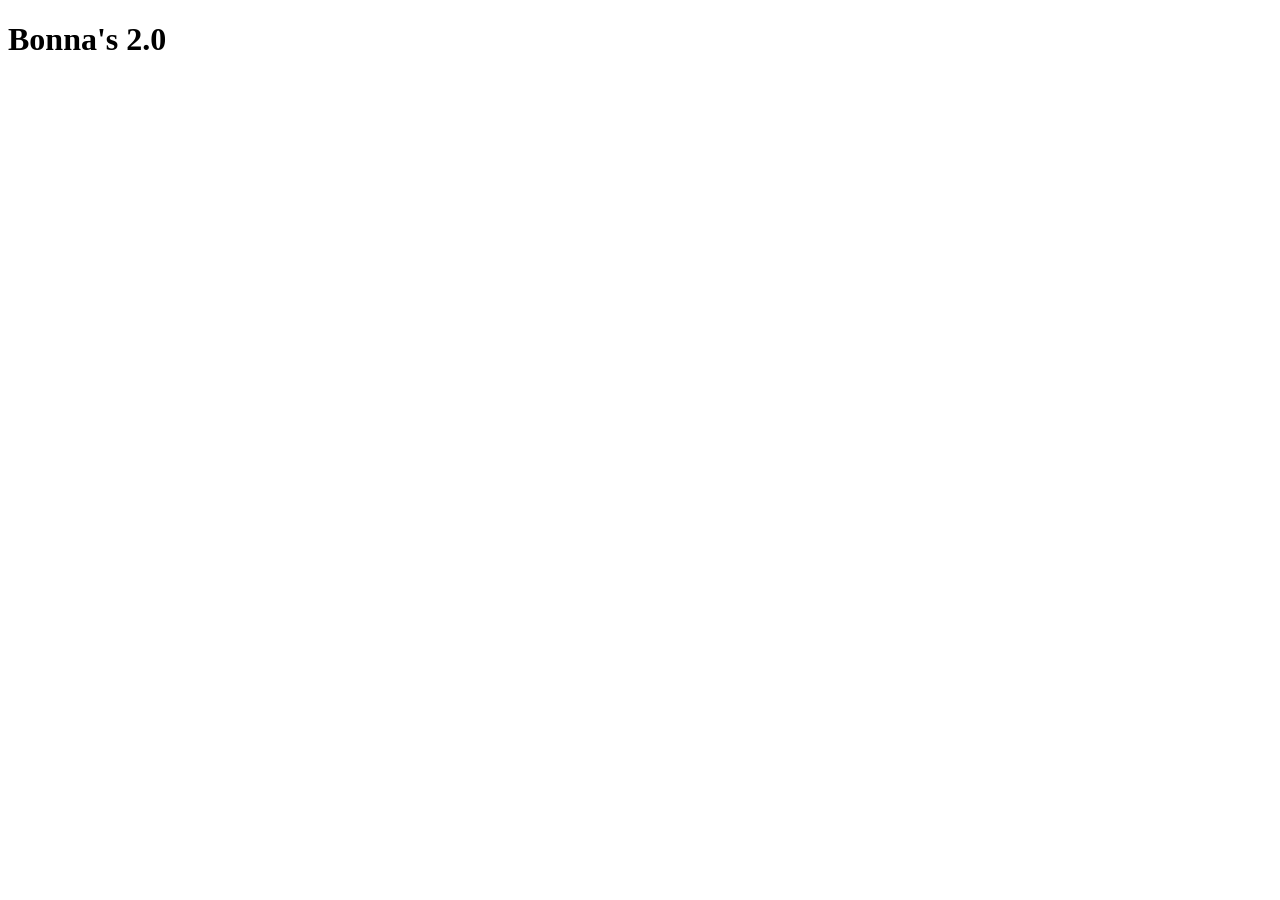
==== index.html @ 60e35684 "first commit" ====
<!DOCTYPE html>
<html lang="en">
<head>
  <meta charset="UTF-8">
  <meta name="viewport" content="width=device-width, initial-scale=1.0">
  <meta name="robots" content="noindex, nofollow">
  <title>Bonna's</title>
  <link rel="stylesheet" href="css/style.css">
</head>
<body>
  <h1>Bonna's 2.0</h1>
  <script src="js/main.js"></script>
</body>
</html>
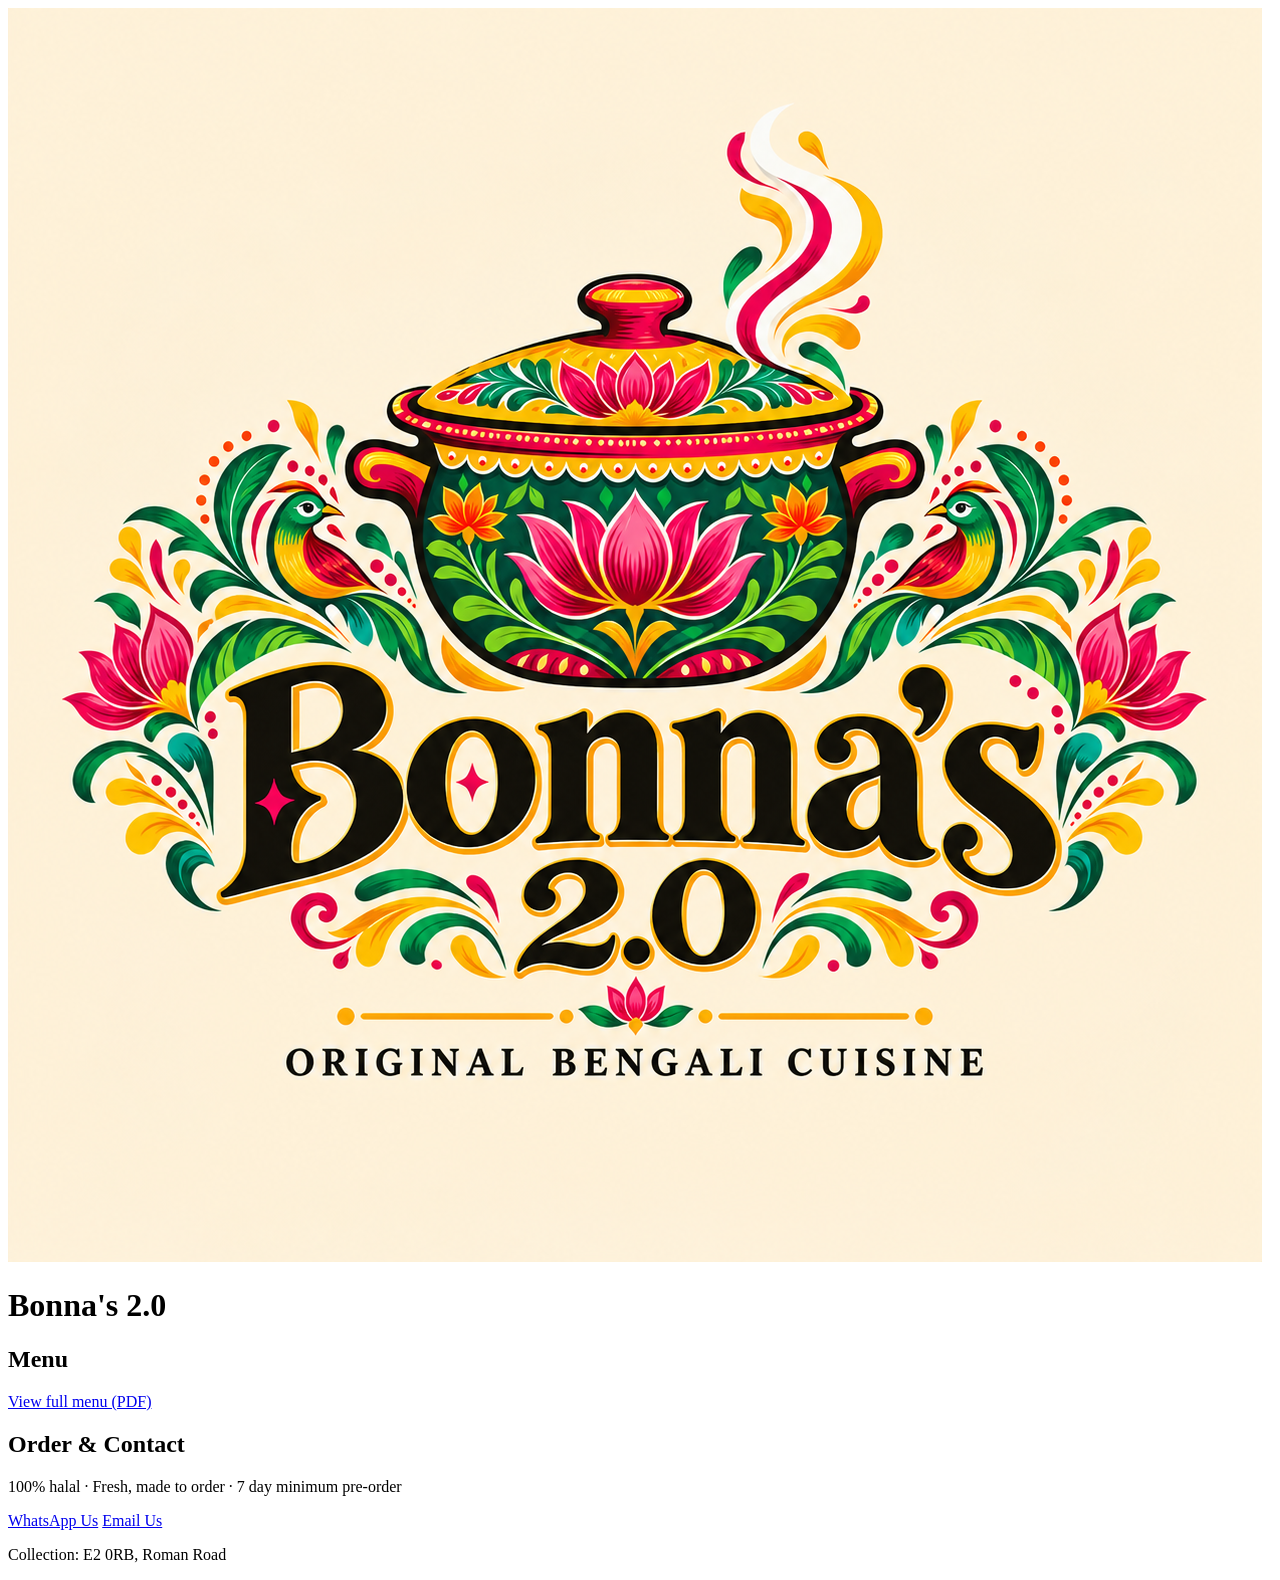
==== commit 7454f0b5: "index visuals added" ====
--- a/index.html
+++ b/index.html
@@ -4,11 +4,35 @@
   <meta charset="UTF-8">
   <meta name="viewport" content="width=device-width, initial-scale=1.0">
   <meta name="robots" content="noindex, nofollow">
-  <title>Bonna's</title>
+  <title>Bonna's 2.0</title>
   <link rel="stylesheet" href="css/style.css">
 </head>
 <body>
-  <h1>Bonna's 2.0</h1>
+
+  <header>
+    <img src="public/bonnas2_logo.png" alt="Bonna's logo" class="logo">
+    <h1>Bonna's 2.0</h1>
+  </header>
+
+  <main>
+    <section class="menu">
+      <h2>Menu</h2>
+      <a href="public/menu/menu.pdf" target="_blank" rel="noopener">View full menu (PDF)</a>
+    </section>
+
+    <section class="contact">
+      <h2>Order &amp; Contact</h2>
+      <p>100% halal · Fresh, made to order · 7 day minimum pre-order</p>
+      <a class="btn whatsapp" href="https://wa.me/447912795556" target="_blank" rel="noopener">WhatsApp Us</a>
+      <a class="btn email" href="mailto:orders@bonnas.co.uk">Email Us</a>
+    </section>
+  </main>
+
+  <footer>
+    <p>Collection: E2 0RB, Roman Road</p>
+  </footer>
+
   <script src="js/main.js"></script>
+  <script defer src="/_vercel/insights/script.js"></script>
 </body>
-</html>
+</html>
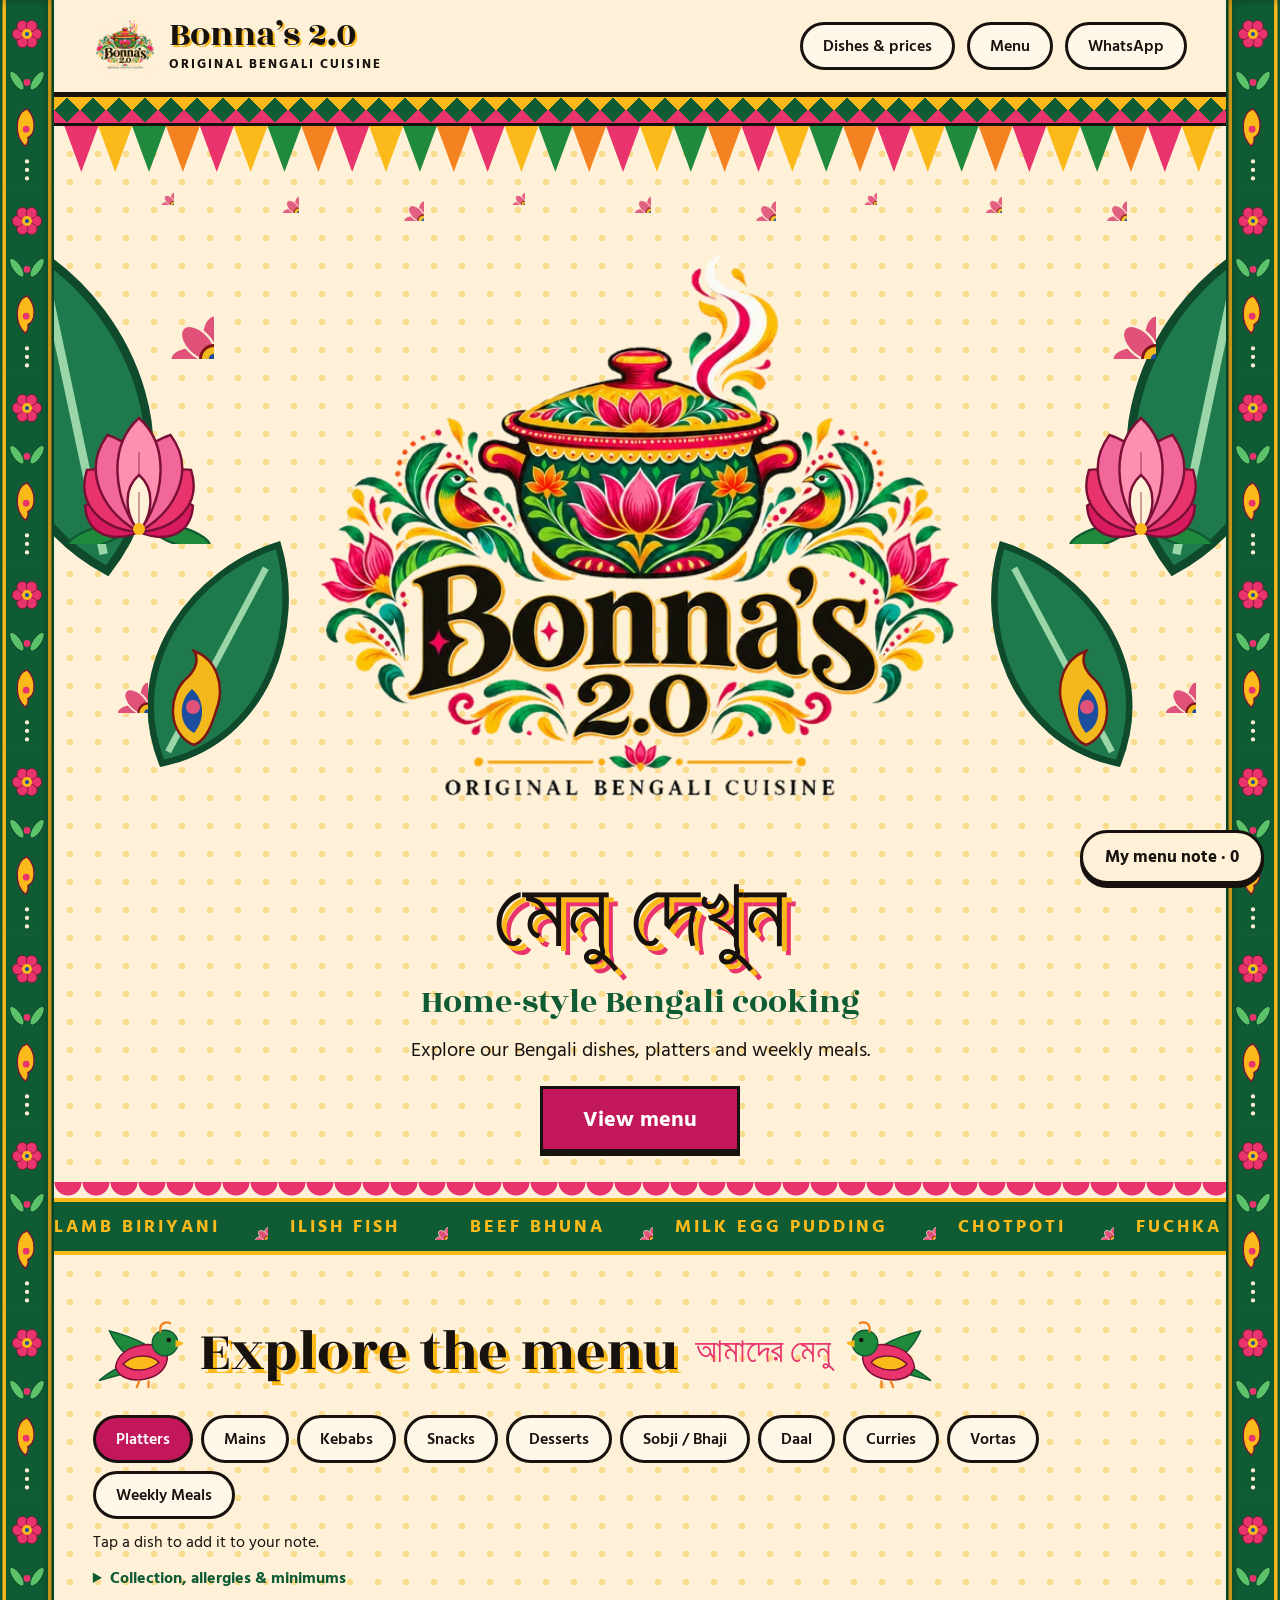
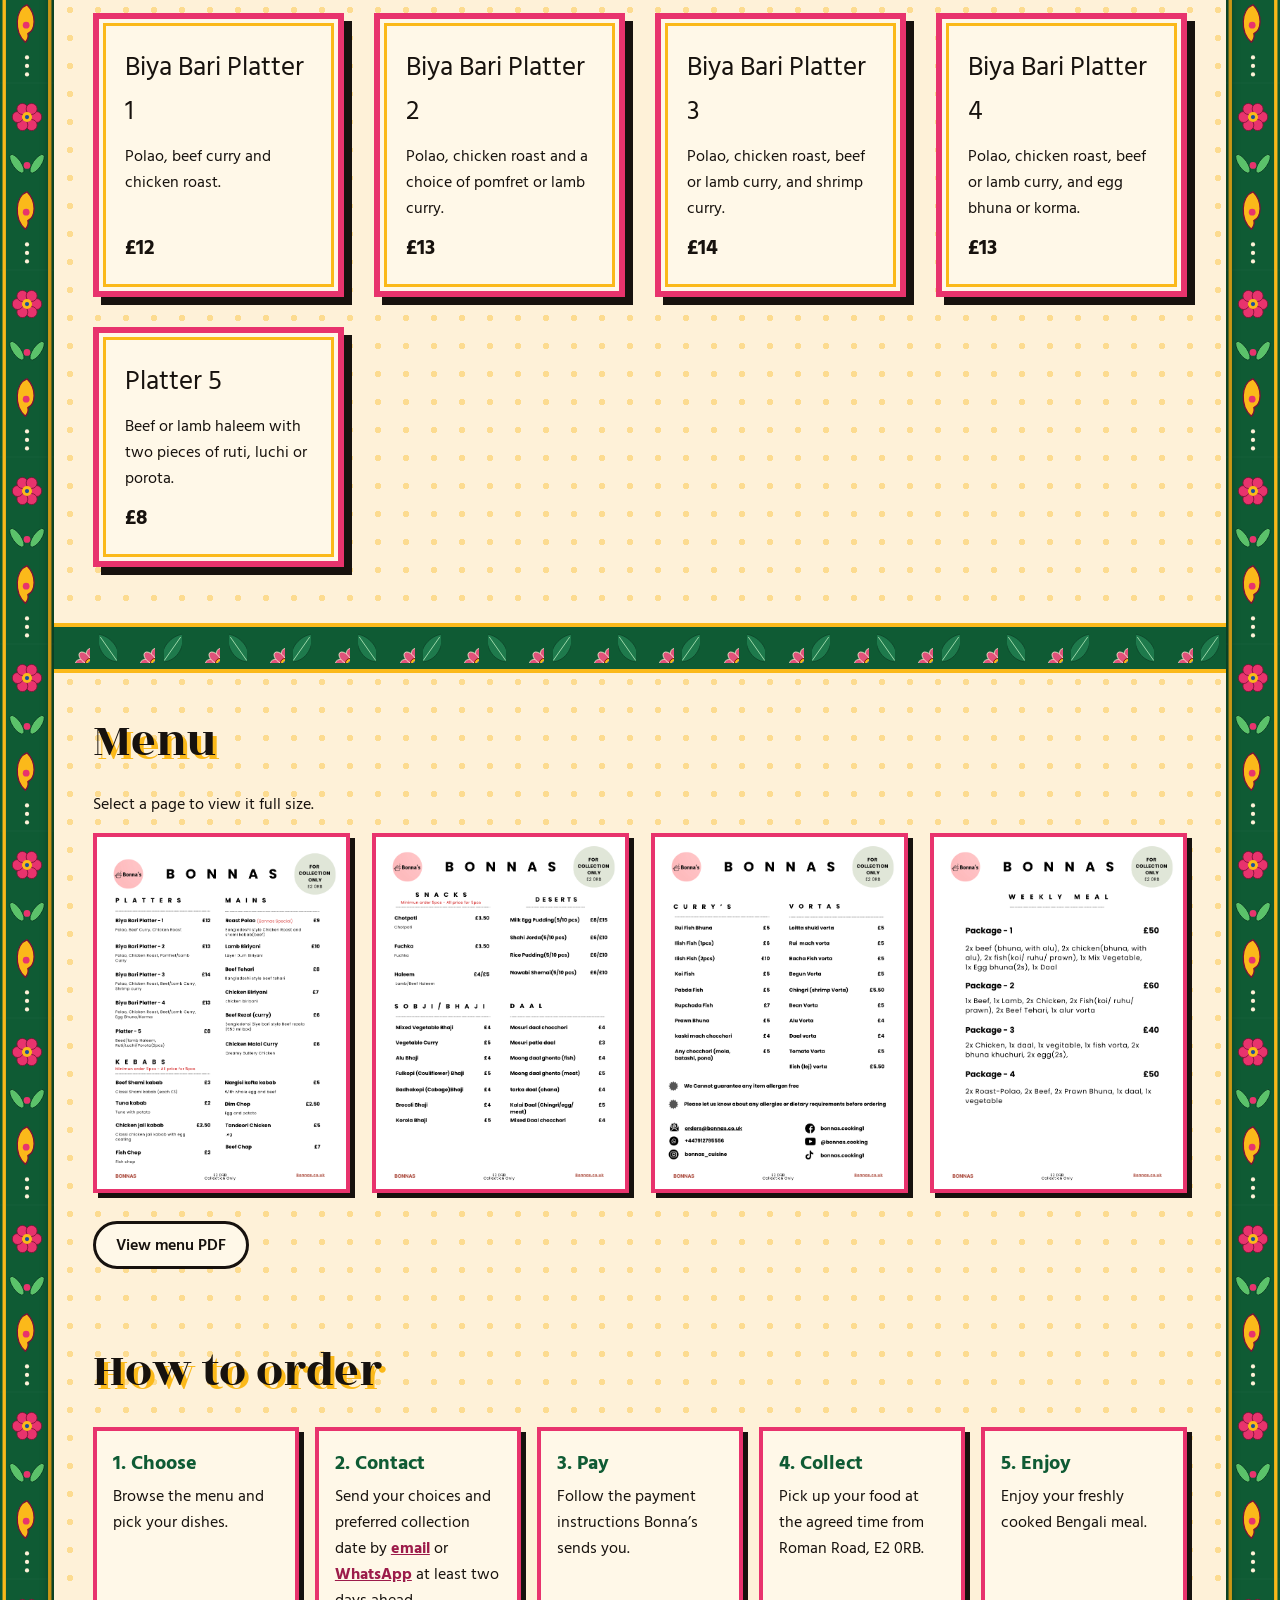
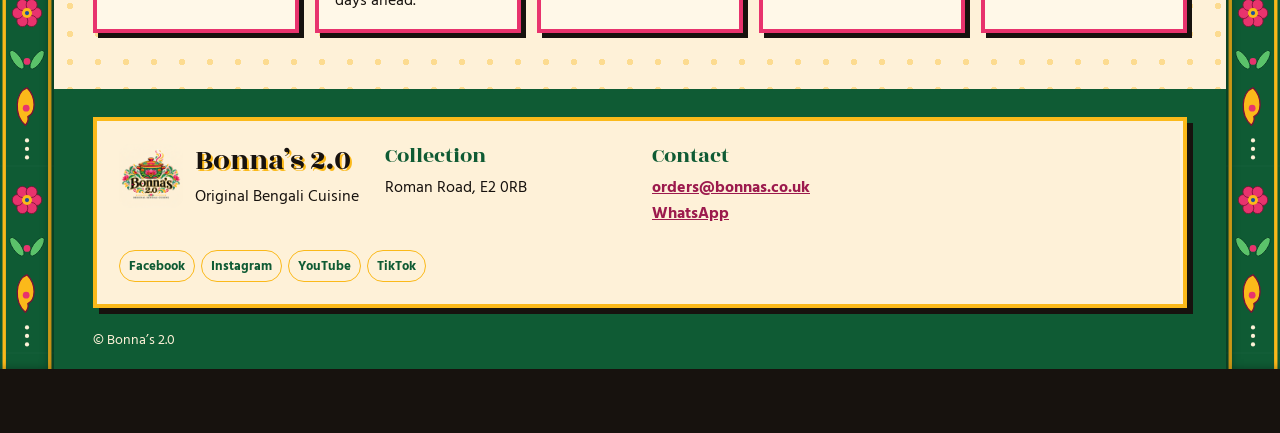
==== commit a424d2e7: "new look" ====
--- a/index.html
+++ b/index.html
@@ -1,38 +1,668 @@
-<!DOCTYPE html>
+<!doctype html>
 <html lang="en">
 <head>
-  <meta charset="UTF-8">
-  <meta name="viewport" content="width=device-width, initial-scale=1.0">
-  <meta name="robots" content="noindex, nofollow">
-  <title>Bonna's 2.0</title>
-  <link rel="stylesheet" href="css/style.css">
+<meta charset="utf-8">
+<meta name="viewport" content="width=device-width, initial-scale=1, viewport-fit=cover">
+<title>Bonna’s 2.0 – Original Bengali Cuisine</title>
+<link rel="icon" type="image/png" href="public/icons/bonnas-favicon.png">
+
+<link rel="stylesheet" href="https://fonts.googleapis.com/css2?family=Rozha+One&family=Hind+Siliguri:wght@400;600;700&display=swap">
+<style>
+body{margin:0;background:#17120E}
+.zig{height:26px;background-image:linear-gradient(135deg,#FBB91A 25%,transparent 25%),linear-gradient(225deg,#FBB91A 25%,transparent 25%),linear-gradient(45deg,#E8336D 25%,transparent 25%),linear-gradient(315deg,#E8336D 25%,transparent 25%);background-size:26px 26px;background-color:#0F5B34}
+.scal{height:16px;background:radial-gradient(circle at 14px 0,#E8336D 13px,transparent 14px) repeat-x;background-size:28px 16px}
+.dotbg{}
+.disp{font-family:'Rozha One',serif}
+.card{position:relative;background:#fff8e8;border:6px solid #E8336D;outline:3px solid #FBB91A;outline-offset:-13px;padding:26px;display:flex;flex-direction:column;gap:10px;color:#17120E;box-shadow:8px 8px 0 #17120E}
+.btn{font:700 17px 'Hind Siliguri',sans-serif;border:3px solid #17120E;background:#FBB91A;color:#17120E;padding:10px 22px;min-height:44px;cursor:pointer;box-shadow:0 4px 0 #17120E}
+.pill{font:600 16px 'Hind Siliguri',sans-serif;border:3px solid #17120E;background:#fff8e8;color:#17120E;padding:8px 20px;min-height:44px;border-radius:30px}
+.wrapx{--band-width:clamp(10px,4.25vw,64px);--band-tile:calc(var(--band-width) * 3.4375);--section-gutter:clamp(14px,3vw,48px);max-width:1680px;margin-inline:auto;padding-inline:var(--band-width)}
+.band{position:absolute;top:0;bottom:0;width:var(--band-width);z-index:2;pointer-events:none;background:url("data:image/svg+xml,<svg xmlns='http://www.w3.org/2000/svg' width='64' height='220' viewBox='0 0 64 220'><rect width='64' height='220' fill='%230F5B34'/><rect x='3' width='4' height='220' fill='%23FBB91A'/><rect x='57' width='4' height='220' fill='%23FBB91A'/><circle cx='43.0' cy='40.0' r='6.5' fill='%23E8336D' stroke='%237A0F35' stroke-width='1'/><circle cx='37.5' cy='49.5' r='6.5' fill='%23E8336D' stroke='%237A0F35' stroke-width='1'/><circle cx='26.5' cy='49.5' r='6.5' fill='%23E8336D' stroke='%237A0F35' stroke-width='1'/><circle cx='21.0' cy='40.0' r='6.5' fill='%23E8336D' stroke='%237A0F35' stroke-width='1'/><circle cx='26.5' cy='30.5' r='6.5' fill='%23E8336D' stroke='%237A0F35' stroke-width='1'/><circle cx='37.5' cy='30.5' r='6.5' fill='%23E8336D' stroke='%237A0F35' stroke-width='1'/><circle cx='32' cy='40' r='6' fill='%23FBB91A'/><circle cx='32' cy='40' r='2.5' fill='%231D4E9E'/><ellipse cx='20' cy='95' rx='5' ry='13' transform='rotate(-35 20 95)' fill='%235BC26A' stroke='%23063D22'/><ellipse cx='44' cy='95' rx='5' ry='13' transform='rotate(35 44 95)' fill='%235BC26A' stroke='%23063D22'/><circle cx='32' cy='97' r='4' fill='%23E8336D'/><path d='M32 128 C18 133 16 160 30 172 C32 170 34 166 33 162 C42 158 44 140 32 128Z' fill='%23FBB91A' stroke='%237A0F35' stroke-width='1.5'/><circle cx='31' cy='152' r='4' fill='%23E8336D'/><circle cx='32' cy='190' r='2.5' fill='%23FEF1D8'/><circle cx='32' cy='200' r='2.5' fill='%23FEF1D8'/><circle cx='32' cy='210' r='2.5' fill='%23FEF1D8'/></svg>") repeat-y 0 0/100% var(--band-tile);animation:drift 40s linear infinite}
+.band.l{left:0;box-shadow:inset -5px 0 8px rgba(0,0,0,.35)}.band.r{right:0;box-shadow:inset 5px 0 8px rgba(0,0,0,.35)}
+@keyframes drift{to{background-position:0 var(--band-tile)}}
+@keyframes slide{to{background-position:52px 0,52px 0,52px 0,52px 0}}
+.zig{animation:slide 4s linear infinite}
+@keyframes swing{from{transform:rotate(-7deg)}to{transform:rotate(7deg)}}
+.bunting{display:flex;justify-content:space-between;padding:0 10px;border-top:3px solid #17120E;height:56px;overflow:hidden}
+.bunting span{width:34px;height:46px;clip-path:polygon(0 0,100% 0,50% 100%);transform-origin:50% 0;animation:swing 2.6s ease-in-out infinite alternate}
+@keyframes scroll{to{transform:translateX(-50%)}}
+.marq{background:#0F5B34;border-top:4px solid #FBB91A;border-bottom:4px solid #FBB91A;overflow:hidden;white-space:nowrap}
+.marq>div{display:inline-block;animation:scroll 30s linear infinite;padding:10px 0;color:#FBB91A;font-weight:700;letter-spacing:3px;font-size:18px}
+.marq svg{vertical-align:middle;margin:0 22px}
+@keyframes sway{from{rotate:-3deg}to{rotate:3deg}}
+.hero2>svg:not(.petal){transform-origin:50% 100%;animation:sway 6s ease-in-out infinite alternate}
+.hero2>svg:nth-child(2n){animation-duration:7.5s;animation-delay:-2s}
+@keyframes float{0%,100%{translate:0 0}50%{translate:0 -10px}}
+.floaty{animation:float 6s ease-in-out infinite}
+@keyframes fall{from{transform:translateY(-60px) rotate(0)}to{transform:translateY(820px) rotate(360deg)}}
+.petal{position:absolute;top:0;pointer-events:none;opacity:.9;animation:fall linear infinite}
+@keyframes bob{0%,100%{translate:0 0;rotate:-3deg}50%{translate:0 -8px;rotate:3deg}}
+.bob{animation:bob 2.8s ease-in-out infinite}
+@keyframes rise{from{opacity:0;transform:translateY(26px) scale(.96)}to{opacity:1;transform:none}}
+#grid .card{animation:rise .55s ease-out backwards}
+#grid .card:nth-child(2){animation-delay:.07s}#grid .card:nth-child(3){animation-delay:.14s}#grid .card:nth-child(4){animation-delay:.21s}#grid .card:nth-child(5){animation-delay:.28s}#grid .card:nth-child(6){animation-delay:.35s}
+.card{transition:transform .2s,box-shadow .2s}.card:hover{transform:translate(-3px,-6px);box-shadow:12px 14px 0 #17120E}
+.btn,.pill{transition:transform .15s,filter .15s}.btn:hover,.pill:hover{filter:brightness(1.1);transform:translateY(-2px)}
+.js .rv{opacity:0;transform:translateY(34px)}
+.js .rv.in{opacity:1;transform:none;transition:opacity .7s ease,transform .7s ease}
+@media (prefers-reduced-motion:reduce){*{animation:none!important;transition:none!important}.js .rv{opacity:1;transform:none}}
+
+:root{box-sizing:border-box;padding-top:env(safe-area-inset-top,0px);padding-bottom:env(safe-area-inset-bottom,0px);color-scheme:light}
+html{scroll-padding-top:env(safe-area-inset-top,0px);scroll-behavior:smooth}
+*{box-sizing:border-box}
+.card h3{margin:0;font-size:27px;font-weight:400}.card p{margin:0;font-size:16px}
+.pill{cursor:pointer}
+.pill[aria-pressed="true"]{background:#C2185B;color:#fff}
+.card-price{font-size:21px;margin-top:auto}
+.menu-note{margin:0}
+#menu{padding:56px var(--section-gutter)}
+#grid{display:grid;gap:30px;grid-template-columns:repeat(auto-fit,minmax(min(250px,100%),1fr))}
+.menu-photos{padding:34px var(--section-gutter)}
+.menu-photos h2{font-size:48px;font-weight:400;margin:0;text-shadow:4px 4px 0 #FBB91A}
+.menu-photo-grid{display:grid;grid-template-columns:repeat(auto-fit,minmax(min(160px,100%),1fr));gap:22px;margin-bottom:28px}
+.menu-photo-grid img{width:100%;height:auto;display:block;border:4px solid #E8336D;box-shadow:5px 5px 0 #17120E}
+.menu-pdf{display:inline-flex;align-items:center;color:inherit;text-decoration:none}
+.order-steps{padding:34px var(--section-gutter) 56px}
+.order-steps h2{font-size:48px;font-weight:400;margin:0;text-shadow:4px 4px 0 #FBB91A}
+.order-steps ol{display:grid;grid-template-columns:repeat(auto-fit,minmax(min(175px,100%),1fr));gap:16px;list-style:none;padding:0;margin:22px 0 0}
+.order-steps li{background:#fff8e8;border:4px solid #E8336D;padding:16px;box-shadow:5px 5px 0 #17120E}
+.order-steps strong{display:block;font-size:20px;color:#0F5B34;margin-bottom:4px}
+.order-steps a{color:#9C1C4A;font-weight:700}
+
+.brand-logo{flex:none;border-radius:12px;object-fit:contain}
+.site-footer{background:#0F5B34;color:#FEF1D8;padding:28px var(--section-gutter) 18px}
+.footer-details{display:grid;grid-template-columns:repeat(auto-fit,minmax(min(220px,100%),1fr));align-items:start;gap:24px;background:#FEF1D8;color:#17120E;padding:22px;border:4px solid #FBB91A;box-shadow:6px 6px 0 #17120E}
+.footer-brand{display:flex;align-items:center;gap:12px}
+.site-footer h2,.site-footer h3{font-weight:400;line-height:1.2;margin:0 0 4px}
+.site-footer h2{font-size:30px;text-shadow:2px 2px 0 #FBB91A}
+.site-footer h3{font-size:22px;color:#0F5B34}
+.site-footer p{margin:0}
+.site-footer a{color:#9C1A4D;font-weight:700;overflow-wrap:anywhere}
+.site-footer .footer-copyright{margin-top:20px;font-size:14px}
+
+.footer-socials{display:flex;flex-wrap:wrap;gap:6px;grid-column:1 / -1}
+.site-footer .footer-socials a{display:inline-flex;align-items:center;min-height:32px;padding:3px 9px;border:1px solid #FBB91A;border-radius:20px;color:#0F5B34;font-size:13px;text-decoration:none}
+.site-footer .footer-socials a:hover,.site-footer .footer-socials a:focus-visible{background:#FBB91A;color:#17120E}
+
+.site-header{display:flex;align-items:center;justify-content:space-between;flex-wrap:wrap;gap:16px;padding:14px var(--section-gutter);background:#FEF1D8;border-bottom:5px solid #17120E}
+.header-brand,.header-links{display:flex;align-items:center;gap:12px}
+.header-links{flex-wrap:wrap}
+.header-links .pill{display:inline-flex;align-items:center;text-decoration:none}
+.header-title{font-size:clamp(27px,4vw,36px);line-height:1;text-shadow:2px 2px 0 #FBB91A}
+.hero2{padding:20px var(--section-gutter) 30px}
+.hero-title{font-size:clamp(36px,8vw,96px);margin-top:clamp(-30px,-2.5vw,-8px)}
+.hero-subtitle{font-size:clamp(22px,4vw,34px)}
+.menu-heading{display:flex;align-items:center;gap:clamp(8px,2vw,16px);flex-wrap:wrap}
+.menu-heading h2{font-size:clamp(30px,5vw,58px)}
+.menu-heading span{font-size:clamp(23px,3vw,34px)}
+.menu-heading svg{width:clamp(38px,8vw,90px);height:auto}
+.menu-photos h2,.order-steps h2{font-size:clamp(32px,5vw,48px)}
+
+@media (max-width:500px){
+  .site-header{gap:10px;padding-block:10px}
+  .header-brand .brand-logo{width:46px;height:46px}
+  .header-links{width:100%;gap:5px}
+  .header-links .pill{justify-content:center;padding:6px 8px;font-size:13px;border-width:2px;white-space:nowrap}
+  #grid{gap:14px}
+  #grid .card{padding:13px;gap:5px;border-width:4px;outline-width:2px;outline-offset:-8px;box-shadow:4px 4px 0 #17120E}
+  #grid .card h3{font-size:19px;line-height:1.25}
+  #grid .card p{font-size:14px;line-height:1.35}
+  #grid .card-price{font-size:17px}
+  .footer-details{padding:14px;gap:16px}
+}
+
+.card-note-action{position:absolute;inset:0;width:100%;border:0;background:transparent;cursor:pointer}
+.card-note-action:focus-visible{outline:3px solid #0F5B34;outline-offset:3px}
+.menu-note-widget{position:fixed;right:max(16px,env(safe-area-inset-right));bottom:max(16px,env(safe-area-inset-bottom));z-index:10;width:min(380px,calc(100% - 32px));font-family:'Hind Siliguri',sans-serif;color:#17120E;pointer-events:none}
+.menu-note-widget button,.note-panel{pointer-events:auto}
+.note-toggle{display:block;margin-left:auto;background:#FEF1D8;color:#17120E;border-radius:999px}
+.note-panel{position:absolute;bottom:calc(100% + 10px);right:0;width:100%;max-height:65vh;max-height:65dvh;overflow:auto;overscroll-behavior:contain;padding:14px;background:#FEF1D8;border:4px solid #E8336D;border-radius:22px;box-shadow:5px 5px 0 #17120E}
+.note-header,.note-items li,.note-quantity{display:flex;align-items:center;justify-content:space-between;gap:8px}
+.note-header-actions{display:flex;gap:6px}
+.note-header-actions .pill{padding-inline:10px}
+.note-header h2{margin:0;font-size:26px;font-weight:400}
+.note-panel p{margin:8px 0}
+.note-items{list-style:none;margin:8px 0;padding:0}
+.note-items li{border-top:1px solid #D7AE76;padding:8px 0}
+.note-items small{display:block}
+.note-quantity{flex:none}
+.note-quantity button{width:44px;padding:0;font-size:20px}
+.note-panel button:disabled{opacity:.55;cursor:default}
+#note-options:not([hidden]){display:grid;gap:8px;margin:12px 0;padding:12px;background:#fff8e8;border:2px solid #FBB91A;border-radius:14px}
+#note-option-label{color:#0F5B34;font-weight:700}
+#note-options .pill{justify-self:start;background:#FBB91A}
+#note-option,#note-copy-fallback{font:inherit;width:100%}
+#note-option{min-height:44px;padding:6px 10px;background:#FEF1D8;color:#17120E;border:2px solid #0F5B34;border-radius:10px}
+#note-copy{border-radius:999px}
+#note-total{font-weight:700}
+.note-status:empty{display:none}
+body{padding-bottom:64px}
+
+#menu{display:flex;flex-direction:column;gap:22px}
+.menu-controls{display:grid;gap:10px}
+#tabs{display:flex;flex-wrap:wrap;gap:8px}
+.menu-category-picker{display:none}
+.menu-information{color:#0F5B34}
+.menu-information summary{cursor:pointer;font-weight:700}
+.menu-information ul{margin:6px 0 0;padding-left:20px;color:#17120E}
+
+@media (max-width:500px){
+  #menu{gap:14px;padding-block:34px}
+  #tabs{display:none}
+  .menu-category-picker{display:block;border:2px solid #0F5B34;border-radius:14px;background:#fff8e8;box-shadow:3px 3px 0 #FBB91A}
+  .menu-category-picker summary{display:flex;align-items:center;justify-content:space-between;gap:8px;min-height:44px;padding:8px 12px;color:#0F5B34;cursor:pointer;list-style:none}
+  .menu-category-picker summary::-webkit-details-marker{display:none}
+  .menu-category-picker summary::after{content:"";width:8px;height:8px;margin-right:4px;border:solid currentColor;border-width:0 2px 2px 0;transform:rotate(45deg)}
+  .menu-category-picker[open] summary::after{transform:rotate(225deg)}
+  #menu-category-current{display:inline-block;margin-left:6px;color:#17120E}
+  .menu-category-options{display:grid;grid-template-columns:repeat(2,minmax(0,1fr));gap:6px;padding:8px;border-top:1px solid #D7AE76}
+  .menu-category-options .pill{padding:6px 8px;border-width:2px;border-radius:10px;font-size:14px}
+  .menu-information,.menu-controls .menu-note{font-size:14px}
+  .note-panel{padding:12px}
+  .note-header{gap:6px}
+  .note-header h2{font-size:clamp(17px,5vw,22px);white-space:nowrap;line-height:1.2}
+  .note-header-actions{flex:none;gap:4px}
+  .note-header-actions .pill{padding:6px 8px;font-size:13px;border-width:2px}
+}
+</style>
 </head>
 <body>
 
-  <header>
-    <img src="public/bonnas2_logo.png" alt="Bonna's logo" class="logo">
-    <h1>Bonna's 2.0</h1>
-  </header>
-
-  <main>
-    <section class="menu">
-      <h2>Menu</h2>
-      <a href="public/menu/menu.pdf" target="_blank" rel="noopener">View full menu (PDF)</a>
-    </section>
-
-    <section class="contact">
-      <h2>Order &amp; Contact</h2>
-      <p>100% halal · Fresh, made to order · 7 day minimum pre-order</p>
-      <a class="btn whatsapp" href="https://wa.me/447912795556" target="_blank" rel="noopener">WhatsApp Us</a>
-      <a class="btn email" href="mailto:orders@bonnas.co.uk">Email Us</a>
-    </section>
-  </main>
-
-  <footer>
-    <p>Collection: E2 0RB, Roman Road</p>
-  </footer>
-
-  <script src="js/main.js"></script>
-  <script defer src="/_vercel/insights/script.js"></script>
+
+<svg width="0" height="0" style="position:absolute" aria-hidden="true"><defs>
+<g id="fe"><ellipse cx="0" cy="-70" rx="13" ry="42" fill="#1E7A4C"/><ellipse cx="0" cy="-78" rx="9" ry="26" fill="#2A5FB0"/><ellipse cx="0" cy="-82" rx="4.5" ry="11" fill="#F2B81C"/></g>
+<g id="f2"><ellipse cx="0" cy="-92" rx="10" ry="34" fill="#F2B81C" stroke="#7E1415" stroke-width="1.5"/><circle cx="0" cy="-104" r="6" fill="#E0527A"/><circle cx="0" cy="-104" r="2.5" fill="#1D4E9E"/></g>
+<symbol id="pk" viewBox="0 0 200 230"><use href="#f2" transform="translate(100,135) rotate(-90)"/><use href="#f2" transform="translate(100,135) rotate(-75)"/><use href="#f2" transform="translate(100,135) rotate(-60)"/><use href="#f2" transform="translate(100,135) rotate(-45)"/><use href="#f2" transform="translate(100,135) rotate(-30)"/><use href="#f2" transform="translate(100,135) rotate(-15)"/><use href="#f2" transform="translate(100,135) rotate(0)"/><use href="#f2" transform="translate(100,135) rotate(15)"/><use href="#f2" transform="translate(100,135) rotate(30)"/><use href="#f2" transform="translate(100,135) rotate(45)"/><use href="#f2" transform="translate(100,135) rotate(60)"/><use href="#f2" transform="translate(100,135) rotate(75)"/><use href="#f2" transform="translate(100,135) rotate(90)"/><use href="#fe" transform="translate(100,135) rotate(-84)"/><use href="#fe" transform="translate(100,135) rotate(-63)"/><use href="#fe" transform="translate(100,135) rotate(-42)"/><use href="#fe" transform="translate(100,135) rotate(-21)"/><use href="#fe" transform="translate(100,135) rotate(0)"/><use href="#fe" transform="translate(100,135) rotate(21)"/><use href="#fe" transform="translate(100,135) rotate(42)"/><use href="#fe" transform="translate(100,135) rotate(63)"/><use href="#fe" transform="translate(100,135) rotate(84)"/><path d="M86 175 C76 130 90 100 100 72 C110 100 124 130 114 175Z" fill="#1D4E9E"/><ellipse cx="100" cy="172" rx="26" ry="20" fill="#2A5FB0"/><path d="M82 165 C100 150 120 160 126 182 C108 188 90 184 82 165Z" fill="#F2B81C" stroke="#7E1415" stroke-width="2"/><circle cx="100" cy="68" r="9" fill="#1D4E9E"/><path d="M108 66 L121 70 L108 73Z" fill="#F2B81C"/><circle cx="102" cy="66" r="2" fill="#FBF0D6"/><path d="M96 60 L90 42 M100 59 L100 38 M104 60 L110 42" stroke="#F2B81C" stroke-width="2"/><circle cx="90" cy="41" r="3.5" fill="#E0527A"/><circle cx="100" cy="37" r="3.5" fill="#E0527A"/><circle cx="110" cy="41" r="3.5" fill="#E0527A"/><path d="M94 190 L90 222 M106 190 L110 222" stroke="#F2B81C" stroke-width="4"/></symbol>
+<symbol id="fl" viewBox="-30 -30 60 60"><ellipse cx="0" cy="-15" rx="8" ry="14" transform="rotate(0)" fill="#E0527A" stroke="#FBF0D6" stroke-width="1.5"/><ellipse cx="0" cy="-15" rx="8" ry="14" transform="rotate(45)" fill="#E0527A" stroke="#FBF0D6" stroke-width="1.5"/><ellipse cx="0" cy="-15" rx="8" ry="14" transform="rotate(90)" fill="#E0527A" stroke="#FBF0D6" stroke-width="1.5"/><ellipse cx="0" cy="-15" rx="8" ry="14" transform="rotate(135)" fill="#E0527A" stroke="#FBF0D6" stroke-width="1.5"/><ellipse cx="0" cy="-15" rx="8" ry="14" transform="rotate(180)" fill="#E0527A" stroke="#FBF0D6" stroke-width="1.5"/><ellipse cx="0" cy="-15" rx="8" ry="14" transform="rotate(225)" fill="#E0527A" stroke="#FBF0D6" stroke-width="1.5"/><ellipse cx="0" cy="-15" rx="8" ry="14" transform="rotate(270)" fill="#E0527A" stroke="#FBF0D6" stroke-width="1.5"/><ellipse cx="0" cy="-15" rx="8" ry="14" transform="rotate(315)" fill="#E0527A" stroke="#FBF0D6" stroke-width="1.5"/><circle r="9" fill="#F2B81C" stroke="#7E1415" stroke-width="2"/><circle r="3.5" fill="#1D4E9E"/></symbol>
+<symbol id="pa" viewBox="0 0 60 100"><path d="M30 96 C4 86 2 46 24 28 C34 18 34 8 30 2 C52 10 62 36 52 62 C46 82 40 92 30 96Z" fill="#F2B81C" stroke="#7E1415" stroke-width="2.5"/><path d="M30 84 C14 76 14 52 28 40 C40 50 42 70 30 84Z" fill="#1D4E9E"/><circle cx="29" cy="58" r="7" fill="#E0527A"/></symbol>
+<symbol id="lf" viewBox="0 0 40 80"><path d="M20 78 C-6 56 2 20 20 2 C38 20 46 56 20 78Z" fill="#1E7A4C" stroke="#0F4A2D" stroke-width="2"/><path d="M20 74 L20 10" stroke="#9AD6A8" stroke-width="2"/></symbol>
+<symbol id="lo" viewBox="0 0 100 90"><ellipse cx="22" cy="85" rx="20" ry="6" transform="rotate(-18 22 85)" fill="#1F8A3C" stroke="#0F5B34" stroke-width="1.5"/><ellipse cx="78" cy="85" rx="20" ry="6" transform="rotate(18 78 85)" fill="#1F8A3C" stroke="#0F5B34" stroke-width="1.5"/><g transform="translate(50 82) rotate(-64)"><path d="M0 0 C14 -12.0 17.5 -30.0 0 -40 C-17.5 -30.0 -14 -12.0 0 0Z" fill="#D81B60" stroke="#7A0F35" stroke-width="1.6"/><path d="M0 -4 L0 -28.0" stroke="#7A0F35" stroke-width="1" opacity=".5"/></g><g transform="translate(50 82) rotate(64)"><path d="M0 0 C14 -12.0 17.5 -30.0 0 -40 C-17.5 -30.0 -14 -12.0 0 0Z" fill="#D81B60" stroke="#7A0F35" stroke-width="1.6"/><path d="M0 -4 L0 -28.0" stroke="#7A0F35" stroke-width="1" opacity=".5"/></g><g transform="translate(50 82) rotate(-40)"><path d="M0 0 C17 -16.2 21.2 -40.5 0 -54 C-21.2 -40.5 -17 -16.2 0 0Z" fill="#E8336D" stroke="#7A0F35" stroke-width="1.6"/><path d="M0 -4 L0 -37.8" stroke="#7A0F35" stroke-width="1" opacity=".5"/></g><g transform="translate(50 82) rotate(40)"><path d="M0 0 C17 -16.2 21.2 -40.5 0 -54 C-21.2 -40.5 -17 -16.2 0 0Z" fill="#E8336D" stroke="#7A0F35" stroke-width="1.6"/><path d="M0 -4 L0 -37.8" stroke="#7A0F35" stroke-width="1" opacity=".5"/></g><g transform="translate(50 82) rotate(-18)"><path d="M0 0 C19 -20.4 23.8 -51.0 0 -68 C-23.8 -51.0 -19 -20.4 0 0Z" fill="#F2679A" stroke="#7A0F35" stroke-width="1.6"/><path d="M0 -4 L0 -47.6" stroke="#7A0F35" stroke-width="1" opacity=".5"/></g><g transform="translate(50 82) rotate(18)"><path d="M0 0 C19 -20.4 23.8 -51.0 0 -68 C-23.8 -51.0 -19 -20.4 0 0Z" fill="#F2679A" stroke="#7A0F35" stroke-width="1.6"/><path d="M0 -4 L0 -47.6" stroke="#7A0F35" stroke-width="1" opacity=".5"/></g><g transform="translate(50 82) rotate(0)"><path d="M0 0 C17 -22.8 21.2 -57.0 0 -76 C-21.2 -57.0 -17 -22.8 0 0Z" fill="#FF8FB1" stroke="#7A0F35" stroke-width="1.6"/><path d="M0 -4 L0 -53.2" stroke="#7A0F35" stroke-width="1" opacity=".5"/></g><g transform="translate(50 82) rotate(0)"><path d="M0 0 C9 -11.4 11.2 -28.5 0 -38 C-11.2 -28.5 -9 -11.4 0 0Z" fill="#FEF1D8" stroke="#7A0F35" stroke-width="1.6"/><path d="M0 -4 L0 -26.6" stroke="#7A0F35" stroke-width="1" opacity=".5"/></g><circle cx="50" cy="80" r="4" fill="#FBB91A"/></symbol>
+<symbol id="fi" viewBox="0 0 160 90"><path d="M10 45 C40 2 110 2 130 45 C110 88 40 88 10 45Z" fill="#9CC6E8" stroke="#1D4E9E" stroke-width="4"/><path d="M128 45 L158 14 L158 76Z" fill="#F2B81C" stroke="#1D4E9E" stroke-width="3"/><circle cx="36" cy="40" r="6" fill="#2A0F0C"/><path d="M60 22 Q74 45 60 68 M82 22 Q96 45 82 68 M104 28 Q116 45 104 62" stroke="#1D4E9E" stroke-width="3" fill="none"/></symbol>
+<symbol id="bo" viewBox="0 0 140 100"><path d="M14 52 L126 52 C122 88 98 96 70 96 C42 96 18 88 14 52Z" fill="#B3201F" stroke="#F2B81C" stroke-width="4"/><path d="M26 52 C26 14 114 14 114 52Z" fill="#F2B81C" stroke="#7E1415" stroke-width="3"/><circle cx="70" cy="18" r="6" fill="#E0527A"/><path d="M40 70 L100 70" stroke="#F2B81C" stroke-width="3" stroke-dasharray="6 6"/></symbol>
+<symbol id="ro" viewBox="0 0 160 200"><path d="M40 120 C0 90 10 30 50 20 C30 50 40 80 62 100Z" fill="#2A0F0C"/><path d="M44 118 C14 92 22 48 52 36 C40 60 46 84 64 102Z" fill="#E0527A"/><path d="M48 116 C26 94 32 66 54 54 C48 72 52 88 66 104Z" fill="#1D4E9E"/><ellipse cx="88" cy="118" rx="42" ry="34" fill="#B3201F" stroke="#F2B81C" stroke-width="3"/><path d="M70 100 C100 90 130 110 120 138 C96 146 74 134 70 100Z" fill="#1D4E9E"/><path d="M62 112 C82 100 100 112 98 136 C80 140 64 132 62 112Z" fill="#F2B81C" stroke="#7E1415" stroke-width="2"/><path d="M110 96 C108 66 114 52 124 44 C134 52 136 74 126 100Z" fill="#B3201F" stroke="#F2B81C" stroke-width="3"/><circle cx="126" cy="44" r="14" fill="#F08A2A"/><path d="M118 34 C118 22 126 24 128 30 C130 20 138 24 134 34Z" fill="#E0527A"/><path d="M138 44 L152 48 L138 54Z" fill="#F2B81C"/><circle cx="128" cy="42" r="2.5" fill="#2A0F0C"/><path d="M84 150 L80 190 M100 150 L104 190" stroke="#F08A2A" stroke-width="5"/></symbol>
+<symbol id="ti" viewBox="0 0 200 120"><path d="M20 60 C0 50 4 22 26 18" stroke="#F08A2A" stroke-width="9" fill="none" stroke-linecap="round"/><ellipse cx="90" cy="58" rx="66" ry="32" fill="#F08A2A" stroke="#2A0F0C" stroke-width="3"/><path d="M50 30 L56 50 M68 27 L72 52 M86 26 L88 54 M104 27 L104 54 M120 30 L118 52" stroke="#2A0F0C" stroke-width="5" stroke-linecap="round"/><path d="M42 84 L42 112 M62 86 L62 112 M122 86 L122 112 M140 82 L142 112" stroke="#F08A2A" stroke-width="13" stroke-linecap="round"/><circle cx="156" cy="42" r="27" fill="#F08A2A" stroke="#2A0F0C" stroke-width="3"/><circle cx="140" cy="20" r="8" fill="#F08A2A" stroke="#2A0F0C" stroke-width="3"/><circle cx="170" cy="18" r="8" fill="#F08A2A" stroke="#2A0F0C" stroke-width="3"/><ellipse cx="164" cy="52" rx="14" ry="10" fill="#FBF0D6"/><circle cx="148" cy="38" r="3.5" fill="#2A0F0C"/><circle cx="166" cy="36" r="3.5" fill="#2A0F0C"/><path d="M160 48 l8 0 l-4 6Z" fill="#E0527A"/><path d="M142 28 l8 6 M170 26 l-6 8" stroke="#2A0F0C" stroke-width="3"/></symbol>
+<symbol id="mo" viewBox="0 0 120 140"><rect x="8" y="50" width="16" height="84" fill="#FBF0D6" stroke="#7E1415" stroke-width="2"/><path d="M6 50 Q16 24 26 50Z" fill="#F2B81C"/><rect x="96" y="50" width="16" height="84" fill="#FBF0D6" stroke="#7E1415" stroke-width="2"/><path d="M94 50 Q104 24 114 50Z" fill="#F2B81C"/><rect x="28" y="84" width="64" height="50" fill="#B3201F" stroke="#F2B81C" stroke-width="3"/><path d="M26 84 C26 34 94 34 94 84Z" fill="#F2B81C" stroke="#7E1415" stroke-width="3"/><path d="M60 38 L60 22" stroke="#F2B81C" stroke-width="3"/><circle cx="60" cy="16" r="6" fill="#FBF0D6"/><path d="M46 134 L46 106 C46 90 74 90 74 106 L74 134Z" fill="#1E7A4C" stroke="#F2B81C" stroke-width="2"/><path d="M16 66 l0 8 M104 66 l0 8" stroke="#1D4E9E" stroke-width="4"/></symbol>
+<symbol id="el" viewBox="0 0 160 130"><ellipse cx="90" cy="62" rx="54" ry="40" fill="#8FA7C4" stroke="#2A0F0C" stroke-width="3"/><path d="M60 120 L60 94 M112 120 L112 94 M138 120 L138 88" stroke="#8FA7C4" stroke-width="18" stroke-linecap="round"/><circle cx="36" cy="52" r="28" fill="#8FA7C4" stroke="#2A0F0C" stroke-width="3"/><path d="M20 70 C8 90 10 110 22 112" stroke="#8FA7C4" stroke-width="12" fill="none" stroke-linecap="round"/><ellipse cx="52" cy="54" rx="12" ry="20" fill="#E0527A" stroke="#2A0F0C" stroke-width="2"/><circle cx="28" cy="46" r="3" fill="#2A0F0C"/><path d="M24 66 C14 70 12 78 16 82" stroke="#FBF0D6" stroke-width="4" fill="none"/><path d="M70 30 L120 30 L126 64 L64 64Z" fill="#B3201F" stroke="#F2B81C" stroke-width="3"/><circle cx="95" cy="47" r="8" fill="#F2B81C"/></symbol>
+<symbol id="sc" viewBox="0 0 300 200"><rect width="300" height="200" fill="#7FB6E8"/><circle cx="150" cy="46" r="20" fill="#F2B81C"/><ellipse cx="60" cy="118" rx="110" ry="30" fill="#1E7A4C"/><ellipse cx="250" cy="122" rx="90" ry="24" fill="#2E9560"/><rect y="120" width="300" height="80" fill="#2F6FB8"/><path d="M52 118 C50 90 58 70 62 50" stroke="#7E4A1C" stroke-width="5" fill="none"/><ellipse cx="62" cy="48" rx="22" ry="7" fill="#1E7A4C" transform="rotate(-20 62 48)"/><ellipse cx="62" cy="48" rx="22" ry="7" fill="#0F4A2D" transform="rotate(25 62 48)"/><path d="M95 118 C93 94 100 78 104 62" stroke="#7E4A1C" stroke-width="5" fill="none"/><ellipse cx="104" cy="60" rx="20" ry="6" fill="#1E7A4C" transform="rotate(-25 104 60)"/><rect x="190" y="98" width="14" height="14" fill="#B3201F"/><path d="M186 98 L197 88 L208 98Z" fill="#7E1415"/><path d="M90 150 L210 150 C200 172 110 172 90 150Z" fill="#2A0F0C"/><path d="M110 150 C110 120 190 120 190 150Z" fill="#C98A2B"/><path d="M125 148 L125 128 M140 148 L140 124 M155 148 L155 124 M170 148 L170 128" stroke="#7E4A1C" stroke-width="3"/><path d="M40 176 q15 -8 30 0 t30 0 M200 182 q15 -8 30 0 t30 0" stroke="#9CC6E8" stroke-width="3" fill="none"/></symbol>
+<symbol id="bd" viewBox="0 0 120 100"><path d="M8 88 C30 70 44 66 60 64 C44 56 30 40 22 22 C54 30 84 44 96 64Z" fill="#1F8A3C" stroke="#0F5B34" stroke-width="2"/><path d="M30 70 C34 44 70 34 92 44 C106 52 100 80 70 86 C50 90 34 84 30 70Z" fill="#E8336D" stroke="#7A0F35" stroke-width="2"/><path d="M40 66 C54 52 78 52 88 64 C74 76 52 78 40 66Z" fill="#FBB91A" stroke="#7A0F35" stroke-width="2"/><circle cx="96" cy="38" r="17" fill="#1F8A3C" stroke="#0F5B34" stroke-width="2"/><path d="M110 34 L124 38 L110 44Z" fill="#FBB91A"/><circle cx="101" cy="34" r="3" fill="#17120E"/><path d="M90 24 C88 12 96 8 104 12" stroke="#F58220" stroke-width="3" fill="none"/><path d="M62 88 L58 98 M74 88 L74 98" stroke="#F58220" stroke-width="3"/></symbol></defs></svg>
+<div class="wrapx" style="position:relative;background:#FEF1D8 radial-gradient(rgba(251,185,26,.38) 3px,transparent 3.5px) 0 0/28px 28px;font-family:'Hind Siliguri',sans-serif;color:#17120E"><div class="band l" aria-hidden="true"></div><div class="band r" aria-hidden="true"></div>
+<header class="site-header">
+<div class="header-brand"><img class="brand-logo" src="public/icons/bonnas-logo.png" width="64" height="64" alt=""><div><div class="disp header-title">Bonna’s 2.0</div><div style="font-size:13px;letter-spacing:2px;font-weight:700">ORIGINAL BENGALI CUISINE</div></div></div>
+<nav class="header-links" aria-label="Main navigation"><a class="pill" href="#menu">Dishes &amp; prices</a><a class="pill" href="#menu-photos">Menu</a><a class="pill" href="https://wa.me/447912795556?text=Hi%20Bonna%E2%80%99s%21%20I%E2%80%99d%20like%20to%20enquire%20about%20placing%20an%20order.%20Could%20you%20please%20confirm%20availability%20for%20my%20preferred%20collection%20date%3F">WhatsApp</a></nav>
+</header>
+<div class="zig"></div><div class="bunting" aria-hidden="true"><span style="background:#E8336D;animation-delay:-0.00s"></span><span style="background:#FBB91A;animation-delay:-0.37s"></span><span style="background:#1F8A3C;animation-delay:-0.74s"></span><span style="background:#F58220;animation-delay:-1.11s"></span><span style="background:#E8336D;animation-delay:-1.48s"></span><span style="background:#FBB91A;animation-delay:-1.85s"></span><span style="background:#1F8A3C;animation-delay:-2.22s"></span><span style="background:#F58220;animation-delay:-2.59s"></span><span style="background:#E8336D;animation-delay:-0.36s"></span><span style="background:#FBB91A;animation-delay:-0.73s"></span><span style="background:#1F8A3C;animation-delay:-1.10s"></span><span style="background:#F58220;animation-delay:-1.47s"></span><span style="background:#E8336D;animation-delay:-1.84s"></span><span style="background:#FBB91A;animation-delay:-2.21s"></span><span style="background:#1F8A3C;animation-delay:-2.58s"></span><span style="background:#F58220;animation-delay:-0.35s"></span><span style="background:#E8336D;animation-delay:-0.72s"></span><span style="background:#FBB91A;animation-delay:-1.09s"></span><span style="background:#1F8A3C;animation-delay:-1.46s"></span><span style="background:#F58220;animation-delay:-1.83s"></span><span style="background:#E8336D;animation-delay:-2.20s"></span><span style="background:#FBB91A;animation-delay:-2.57s"></span><span style="background:#1F8A3C;animation-delay:-0.34s"></span><span style="background:#F58220;animation-delay:-0.71s"></span><span style="background:#E8336D;animation-delay:-1.08s"></span><span style="background:#FBB91A;animation-delay:-1.45s"></span><span style="background:#1F8A3C;animation-delay:-1.82s"></span><span style="background:#F58220;animation-delay:-2.19s"></span><span style="background:#E8336D;animation-delay:-2.56s"></span><span style="background:#FBB91A;animation-delay:-0.33s"></span><span style="background:#1F8A3C;animation-delay:-0.70s"></span><span style="background:#F58220;animation-delay:-1.07s"></span><span style="background:#E8336D;animation-delay:-1.44s"></span><span style="background:#FBB91A;animation-delay:-1.81s"></span></div>
+<div class="hero2" style="position:relative;overflow:hidden;text-align:center"><svg class="petal" width="26" height="26" viewBox="-30 -30 60 60" aria-hidden="true" style="left:8%;animation-duration:9.0s;animation-delay:-0.0s"><use href="#fl" width="60" height="60"/></svg><svg class="petal" width="34" height="34" viewBox="-30 -30 60 60" aria-hidden="true" style="left:18%;animation-duration:10.7s;animation-delay:-1.3s"><use href="#fl" width="60" height="60"/></svg><svg class="petal" width="42" height="42" viewBox="-30 -30 60 60" aria-hidden="true" style="left:28%;animation-duration:12.4s;animation-delay:-2.6s"><use href="#fl" width="60" height="60"/></svg><svg class="petal" width="26" height="26" viewBox="-30 -30 60 60" aria-hidden="true" style="left:38%;animation-duration:14.1s;animation-delay:-3.9s"><use href="#fl" width="60" height="60"/></svg><svg class="petal" width="34" height="34" viewBox="-30 -30 60 60" aria-hidden="true" style="left:48%;animation-duration:9.8s;animation-delay:-5.2s"><use href="#fl" width="60" height="60"/></svg><svg class="petal" width="42" height="42" viewBox="-30 -30 60 60" aria-hidden="true" style="left:58%;animation-duration:11.5s;animation-delay:-6.5s"><use href="#fl" width="60" height="60"/></svg><svg class="petal" width="26" height="26" viewBox="-30 -30 60 60" aria-hidden="true" style="left:68%;animation-duration:13.2s;animation-delay:-7.8s"><use href="#fl" width="60" height="60"/></svg><svg class="petal" width="34" height="34" viewBox="-30 -30 60 60" aria-hidden="true" style="left:78%;animation-duration:14.9s;animation-delay:-9.1s"><use href="#fl" width="60" height="60"/></svg><svg class="petal" width="42" height="42" viewBox="-30 -30 60 60" aria-hidden="true" style="left:88%;animation-duration:10.6s;animation-delay:-10.4s"><use href="#fl" width="60" height="60"/></svg>
+<svg width="170" height="340" viewBox="0 0 40 80" aria-hidden="true" style="position:absolute;left:-30px;top:60px;transform:rotate(-12deg)"><use href="#lf" width="40" height="80"/></svg><svg width="130" height="260" viewBox="0 0 40 80" aria-hidden="true" style="position:absolute;left:40px;top:330px;transform:rotate(28deg)"><use href="#lf" width="40" height="80"/></svg><svg width="150" height="135" viewBox="0 0 100 90" aria-hidden="true" style="position:absolute;left:10px;top:230px"><use href="#lo" width="100" height="90"/></svg><svg width="90" height="90" viewBox="-30 -30 60 60" aria-hidden="true" style="position:absolute;left:70px;top:90px"><use href="#fl" width="60" height="60"/></svg><svg width="64" height="64" viewBox="-30 -30 60 60" aria-hidden="true" style="position:absolute;left:30px;top:470px"><use href="#fl" width="60" height="60"/></svg><svg width="60" height="100" viewBox="0 0 60 100" aria-hidden="true" style="position:absolute;left:110px;top:470px"><use href="#pa" width="60" height="100"/></svg><svg width="170" height="340" viewBox="0 0 40 80" aria-hidden="true" style="position:absolute;right:-30px;top:60px;transform:rotate(12deg)"><use href="#lf" width="40" height="80" transform="translate(40 0) scale(-1 1)"/></svg><svg width="130" height="260" viewBox="0 0 40 80" aria-hidden="true" style="position:absolute;right:40px;top:330px;transform:rotate(-28deg)"><use href="#lf" width="40" height="80" transform="translate(40 0) scale(-1 1)"/></svg><svg width="150" height="135" viewBox="0 0 100 90" aria-hidden="true" style="position:absolute;right:10px;top:230px"><use href="#lo" width="100" height="90" transform="translate(100 0) scale(-1 1)"/></svg><svg width="90" height="90" viewBox="-30 -30 60 60" aria-hidden="true" style="position:absolute;right:70px;top:90px"><use href="#fl" width="60" height="60"/></svg><svg width="64" height="64" viewBox="-30 -30 60 60" aria-hidden="true" style="position:absolute;right:30px;top:470px"><use href="#fl" width="60" height="60"/></svg><svg width="60" height="100" viewBox="0 0 60 100" aria-hidden="true" style="position:absolute;right:110px;top:470px"><use href="#pa" width="60" height="100" transform="translate(60 0) scale(-1 1)"/></svg>
+<img class="floaty" src="[data-uri]" alt="Bonna’s 2.0 Original Bengali Cuisine logo" style="position:relative;width:min(700px,90%);display:block;margin:0 auto">
+<div class="disp hero-title" style="position:relative;line-height:1.05;text-shadow:5px 5px 0 #FBB91A,9px 9px 0 #E8336D">মেনু দেখুন</div>
+<div class="disp hero-subtitle" style="position:relative;color:#0F5B34;margin:8px 0">Home-style Bengali cooking</div>
+<p style="position:relative;margin:0 auto 20px;font-size:20px;max-width:520px">Explore our Bengali dishes, platters and weekly meals.</p>
+<div style="position:relative;display:flex;justify-content:center"><a class="btn" href="#menu" style="font-size:22px;padding:12px 40px;background:#C2185B;color:#fff;text-decoration:none">View menu</a></div>
+</div>
+<div class="scal"></div><div class="marq" aria-hidden="true"><div><span>LAMB BIRIYANI</span><svg width="26" height="26" viewBox="-30 -30 60 60" aria-hidden="true"><use href="#fl" width="60" height="60"/></svg><span>ILISH FISH</span><svg width="26" height="26" viewBox="-30 -30 60 60" aria-hidden="true"><use href="#fl" width="60" height="60"/></svg><span>BEEF BHUNA</span><svg width="26" height="26" viewBox="-30 -30 60 60" aria-hidden="true"><use href="#fl" width="60" height="60"/></svg><span>MILK EGG PUDDING</span><svg width="26" height="26" viewBox="-30 -30 60 60" aria-hidden="true"><use href="#fl" width="60" height="60"/></svg><span>CHOTPOTI</span><svg width="26" height="26" viewBox="-30 -30 60 60" aria-hidden="true"><use href="#fl" width="60" height="60"/></svg><span>FUCHKA</span><svg width="26" height="26" viewBox="-30 -30 60 60" aria-hidden="true"><use href="#fl" width="60" height="60"/></svg><span>NAWABI SHEMAI</span><svg width="26" height="26" viewBox="-30 -30 60 60" aria-hidden="true"><use href="#fl" width="60" height="60"/></svg><span>BHUNA KHICHURI</span><svg width="26" height="26" viewBox="-30 -30 60 60" aria-hidden="true"><use href="#fl" width="60" height="60"/></svg><span>LAMB BIRIYANI</span><svg width="26" height="26" viewBox="-30 -30 60 60" aria-hidden="true"><use href="#fl" width="60" height="60"/></svg><span>ILISH FISH</span><svg width="26" height="26" viewBox="-30 -30 60 60" aria-hidden="true"><use href="#fl" width="60" height="60"/></svg><span>BEEF BHUNA</span><svg width="26" height="26" viewBox="-30 -30 60 60" aria-hidden="true"><use href="#fl" width="60" height="60"/></svg><span>MILK EGG PUDDING</span><svg width="26" height="26" viewBox="-30 -30 60 60" aria-hidden="true"><use href="#fl" width="60" height="60"/></svg><span>CHOTPOTI</span><svg width="26" height="26" viewBox="-30 -30 60 60" aria-hidden="true"><use href="#fl" width="60" height="60"/></svg><span>FUCHKA</span><svg width="26" height="26" viewBox="-30 -30 60 60" aria-hidden="true"><use href="#fl" width="60" height="60"/></svg><span>NAWABI SHEMAI</span><svg width="26" height="26" viewBox="-30 -30 60 60" aria-hidden="true"><use href="#fl" width="60" height="60"/></svg><span>BHUNA KHICHURI</span><svg width="26" height="26" viewBox="-30 -30 60 60" aria-hidden="true"><use href="#fl" width="60" height="60"/></svg></div></div>
+<div class="dotbg rv" id="menu">
+<div class="menu-heading"><svg class="bob" width="90" height="76" viewBox="0 0 120 100" aria-hidden="true" style="flex:none"><use href="#bd" width="120" height="100"/></svg><h2 class="disp" style="margin:0;font-weight:400;text-shadow:4px 4px 0 #FBB91A">Explore the menu</h2><span class="disp" style="color:#E8336D">আমাদের মেনু</span><svg class="bob" width="90" height="76" viewBox="0 0 120 100" aria-hidden="true" style="flex:none"><use href="#bd" width="120" height="100" transform="translate(120 0) scale(-1 1)"/></svg></div>
+<div class="menu-controls">
+  <div id="tabs" role="group" aria-label="Menu category"></div>
+  <details class="menu-category-picker" id="menu-category">
+    <summary><span>Category <strong id="menu-category-current"></strong></span></summary>
+    <div class="menu-category-options" id="menu-category-options" role="group" aria-label="Menu category"></div>
+  </details>
+  <p class="menu-note">Tap a dish to add it to your note.</p>
+  <details class="menu-information">
+    <summary>Collection, allergies &amp; minimums</summary>
+    <ul>
+      <li>Collection only from Roman Road, E2 0RB.</li>
+      <li>Tell Bonna’s about allergies or dietary requirements. Allergen-free dishes cannot be guaranteed.</li>
+      <li>Kebabs and snacks have a five-piece minimum. Confirm pricing with Bonna’s.</li>
+    </ul>
+  </details>
+</div>
+<div id="grid"></div>
+</div>
+<div style="background:#0F5B34;border-top:4px solid #FBB91A;border-bottom:4px solid #FBB91A;height:50px;display:flex;justify-content:space-between;align-items:center;overflow:hidden;padding:0 6px"><svg width="30" height="30" viewBox="-30 -30 60 60" aria-hidden="true" style="flex:none"><use href="#fl" width="60" height="60"/></svg><svg width="18" height="36" viewBox="0 0 40 80" aria-hidden="true" style="flex:none"><use href="#lf" width="40" height="80" transform="rotate(-35 20 40)"/></svg><svg width="30" height="30" viewBox="-30 -30 60 60" aria-hidden="true" style="flex:none"><use href="#fl" width="60" height="60"/></svg><svg width="18" height="36" viewBox="0 0 40 80" aria-hidden="true" style="flex:none"><use href="#lf" width="40" height="80" transform="rotate(35 20 40)"/></svg><svg width="30" height="30" viewBox="-30 -30 60 60" aria-hidden="true" style="flex:none"><use href="#fl" width="60" height="60"/></svg><svg width="18" height="36" viewBox="0 0 40 80" aria-hidden="true" style="flex:none"><use href="#lf" width="40" height="80" transform="rotate(-35 20 40)"/></svg><svg width="30" height="30" viewBox="-30 -30 60 60" aria-hidden="true" style="flex:none"><use href="#fl" width="60" height="60"/></svg><svg width="18" height="36" viewBox="0 0 40 80" aria-hidden="true" style="flex:none"><use href="#lf" width="40" height="80" transform="rotate(35 20 40)"/></svg><svg width="30" height="30" viewBox="-30 -30 60 60" aria-hidden="true" style="flex:none"><use href="#fl" width="60" height="60"/></svg><svg width="18" height="36" viewBox="0 0 40 80" aria-hidden="true" style="flex:none"><use href="#lf" width="40" height="80" transform="rotate(-35 20 40)"/></svg><svg width="30" height="30" viewBox="-30 -30 60 60" aria-hidden="true" style="flex:none"><use href="#fl" width="60" height="60"/></svg><svg width="18" height="36" viewBox="0 0 40 80" aria-hidden="true" style="flex:none"><use href="#lf" width="40" height="80" transform="rotate(35 20 40)"/></svg><svg width="30" height="30" viewBox="-30 -30 60 60" aria-hidden="true" style="flex:none"><use href="#fl" width="60" height="60"/></svg><svg width="18" height="36" viewBox="0 0 40 80" aria-hidden="true" style="flex:none"><use href="#lf" width="40" height="80" transform="rotate(-35 20 40)"/></svg><svg width="30" height="30" viewBox="-30 -30 60 60" aria-hidden="true" style="flex:none"><use href="#fl" width="60" height="60"/></svg><svg width="18" height="36" viewBox="0 0 40 80" aria-hidden="true" style="flex:none"><use href="#lf" width="40" height="80" transform="rotate(35 20 40)"/></svg><svg width="30" height="30" viewBox="-30 -30 60 60" aria-hidden="true" style="flex:none"><use href="#fl" width="60" height="60"/></svg><svg width="18" height="36" viewBox="0 0 40 80" aria-hidden="true" style="flex:none"><use href="#lf" width="40" height="80" transform="rotate(-35 20 40)"/></svg><svg width="30" height="30" viewBox="-30 -30 60 60" aria-hidden="true" style="flex:none"><use href="#fl" width="60" height="60"/></svg><svg width="18" height="36" viewBox="0 0 40 80" aria-hidden="true" style="flex:none"><use href="#lf" width="40" height="80" transform="rotate(35 20 40)"/></svg><svg width="30" height="30" viewBox="-30 -30 60 60" aria-hidden="true" style="flex:none"><use href="#fl" width="60" height="60"/></svg><svg width="18" height="36" viewBox="0 0 40 80" aria-hidden="true" style="flex:none"><use href="#lf" width="40" height="80" transform="rotate(-35 20 40)"/></svg><svg width="30" height="30" viewBox="-30 -30 60 60" aria-hidden="true" style="flex:none"><use href="#fl" width="60" height="60"/></svg><svg width="18" height="36" viewBox="0 0 40 80" aria-hidden="true" style="flex:none"><use href="#lf" width="40" height="80" transform="rotate(35 20 40)"/></svg><svg width="30" height="30" viewBox="-30 -30 60 60" aria-hidden="true" style="flex:none"><use href="#fl" width="60" height="60"/></svg><svg width="18" height="36" viewBox="0 0 40 80" aria-hidden="true" style="flex:none"><use href="#lf" width="40" height="80" transform="rotate(-35 20 40)"/></svg><svg width="30" height="30" viewBox="-30 -30 60 60" aria-hidden="true" style="flex:none"><use href="#fl" width="60" height="60"/></svg><svg width="18" height="36" viewBox="0 0 40 80" aria-hidden="true" style="flex:none"><use href="#lf" width="40" height="80" transform="rotate(35 20 40)"/></svg><svg width="30" height="30" viewBox="-30 -30 60 60" aria-hidden="true" style="flex:none"><use href="#fl" width="60" height="60"/></svg><svg width="18" height="36" viewBox="0 0 40 80" aria-hidden="true" style="flex:none"><use href="#lf" width="40" height="80" transform="rotate(-35 20 40)"/></svg><svg width="30" height="30" viewBox="-30 -30 60 60" aria-hidden="true" style="flex:none"><use href="#fl" width="60" height="60"/></svg><svg width="18" height="36" viewBox="0 0 40 80" aria-hidden="true" style="flex:none"><use href="#lf" width="40" height="80" transform="rotate(35 20 40)"/></svg><svg width="30" height="30" viewBox="-30 -30 60 60" aria-hidden="true" style="flex:none"><use href="#fl" width="60" height="60"/></svg><svg width="18" height="36" viewBox="0 0 40 80" aria-hidden="true" style="flex:none"><use href="#lf" width="40" height="80" transform="rotate(-35 20 40)"/></svg><svg width="30" height="30" viewBox="-30 -30 60 60" aria-hidden="true" style="flex:none"><use href="#fl" width="60" height="60"/></svg><svg width="18" height="36" viewBox="0 0 40 80" aria-hidden="true" style="flex:none"><use href="#lf" width="40" height="80" transform="rotate(35 20 40)"/></svg></div>
+<section class="rv menu-photos" id="menu-photos">
+  <h2 class="disp">Menu</h2>
+  <p>Select a page to view it full size.</p>
+  <div class="menu-photo-grid">
+    <a href="public/menu/menu1.png"><img src="public/menu/menu1.png" width="1414" height="2000" loading="lazy" alt="Menu page 1 — platters, mains and kebabs"></a>
+    <a href="public/menu/menu2.png"><img src="public/menu/menu2.png" width="1414" height="2000" loading="lazy" alt="Menu page 2 — snacks, desserts, vegetables and daal"></a>
+    <a href="public/menu/menu3.png"><img src="public/menu/menu3.png" width="1414" height="2000" loading="lazy" alt="Menu page 3 — curries and vortas"></a>
+    <a href="public/menu/menu4.png"><img src="public/menu/menu4.png" width="1414" height="2000" loading="lazy" alt="Menu page 4 — weekly meals"></a>
+  </div>
+  <a class="pill menu-pdf" href="public/menu/menu.pdf">View menu PDF</a>
+</section>
+<section class="rv order-steps" id="how-to-order">
+  <h2 class="disp">How to order</h2>
+  <ol role="list">
+    <li><strong>1. Choose</strong>Browse the menu and pick your dishes.</li>
+    <li><strong>2. Contact</strong>Send your choices and preferred collection date by <a href="mailto:orders@bonnas.co.uk">email</a> or <a href="https://wa.me/447912795556?text=Hi%20Bonna%E2%80%99s%21%20I%E2%80%99d%20like%20to%20enquire%20about%20placing%20an%20order.%20Could%20you%20please%20confirm%20availability%20for%20my%20preferred%20collection%20date%3F">WhatsApp</a> at least two days ahead.</li>
+    <li><strong>3. Pay</strong>Follow the payment instructions Bonna’s sends you.</li>
+    <li><strong>4. Collect</strong>Pick up your food at the agreed time from Roman Road, E2 0RB.</li>
+    <li><strong>5. Enjoy</strong>Enjoy your freshly cooked Bengali meal.</li>
+  </ol>
+</section>
+<footer class="site-footer">
+  <div class="footer-details">
+    <div class="footer-brand">
+      <img class="brand-logo" src="public/icons/bonnas-logo.png" width="64" height="64" alt="">
+      <div>
+        <h2 class="disp">Bonna’s 2.0</h2>
+        <p>Original Bengali Cuisine</p>
+      </div>
+    </div>
+    <div>
+      <h3 class="disp">Collection</h3>
+      <p>Roman Road, E2 0RB</p>
+    </div>
+    <div>
+      <h3 class="disp">Contact</h3>
+      <p><a href="mailto:orders@bonnas.co.uk">orders@bonnas.co.uk</a></p>
+      <p><a href="https://wa.me/447912795556?text=Hi%20Bonna%E2%80%99s%21%20I%E2%80%99d%20like%20to%20enquire%20about%20placing%20an%20order.%20Could%20you%20please%20confirm%20availability%20for%20my%20preferred%20collection%20date%3F">WhatsApp</a></p>
+    </div>
+    <nav class="footer-socials" aria-label="Social media">
+      <a href="https://www.facebook.com/bonnas.cooking1">Facebook</a>
+      <a href="https://www.instagram.com/bonnas_cuisine/">Instagram</a>
+      <a href="https://www.youtube.com/@bonnas.cooking">YouTube</a>
+      <a href="https://www.tiktok.com/@bonnas.cuisine">TikTok</a>
+    </nav>
+  </div>
+  <p class="footer-copyright">© Bonna’s 2.0</p>
+</footer>
+</div>
+<div class="menu-note-widget">
+  <button class="btn note-toggle" id="note-toggle" type="button" aria-expanded="false" aria-controls="note-panel">My menu note · 0</button>
+  <aside class="note-panel" id="note-panel" aria-labelledby="note-title" hidden>
+    <header class="note-header">
+      <h2 class="disp" id="note-title">My menu note</h2>
+      <div class="note-header-actions">
+        <button type="button" class="pill" id="note-clear" aria-label="Clear menu note" disabled>Clear</button>
+        <button type="button" class="pill" id="note-close" aria-label="Close menu note">Close</button>
+      </div>
+    </header>
+    <form id="note-options" hidden>
+      <label for="note-option" id="note-option-label"></label>
+      <select id="note-option"></select>
+      <button type="submit" class="pill">Add to note</button>
+    </form>
+    <p id="note-empty">Choose a dish to start your note.</p>
+    <ul class="note-items" id="note-items"></ul>
+    <p id="note-total" aria-live="polite"></p>
+    <button type="button" class="btn" id="note-copy" disabled>Copy order note</button>
+    <p class="note-status" id="note-status" role="status"></p>
+    <textarea id="note-copy-fallback" aria-label="Order note to copy manually" readonly hidden></textarea>
+  </aside>
+</div>
+
+<script>
+// Prices follow the four-page printed menu. Keep portion options with the price.
+const menu = {
+  Platters: [
+    ['Biya Bari Platter 1', 'Polao, beef curry and chicken roast.', '£12'],
+    ['Biya Bari Platter 2', 'Polao, chicken roast and a choice of pomfret or lamb curry.', '£13'],
+    ['Biya Bari Platter 3', 'Polao, chicken roast, beef or lamb curry, and shrimp curry.', '£14'],
+    ['Biya Bari Platter 4', 'Polao, chicken roast, beef or lamb curry, and egg bhuna or korma.', '£13'],
+    ['Platter 5', 'Beef or lamb haleem with two pieces of ruti, luchi or porota.', '£8'],
+  ],
+  Mains: [
+    ['Roast Polao', 'Bonna’s special with Bangladeshi-style chicken roast and beef shami kabab.', '£9'],
+    ['Lamb Biriyani', 'Layered lamb dum biriyani.', '£10'],
+    ['Beef Tehari', 'Bangladeshi-style beef tehari.', '£8'],
+    ['Chicken Biriyani', 'Biriyani rice with chicken.', '£7'],
+    ['Beef Rezala', 'Bangladeshi wedding-style beef curry in a 550 ml box.', '£6'],
+    ['Chicken Malai Curry', 'Creamy, buttery chicken curry.', '£6'],
+  ],
+  Kebabs: [
+    ['Beef Shami Kabab', 'Classic beef shami kabab.', '£3'],
+    ['Tuna Kabab', 'Tuna and potato kabab.', '£2'],
+    ['Chicken Jali Kabab', 'Chicken jali kabab with an egg coating.', '£2.50'],
+    ['Fish Chop', 'Fish chop.', '£3'],
+    ['Nargisi Kofta Kabab', 'Beef kofta with a whole egg.', '£5'],
+    ['Dim Chop', 'Egg and potato chop.', '£2.50'],
+    ['Tandoori Chicken', 'Tandoori chicken leg.', '£5'],
+    ['Beef Chap', 'Bengali-style beef chap.', '£7'],
+  ],
+  Snacks: [
+    ['Chotpoti', 'Bengali street-food snack with peas.', '£3.50'],
+    ['Fuchka', 'Crisp shells with a savoury filling.', '£3.50'],
+    ['Haleem', 'Lamb or beef haleem.', '£4 / £5'],
+  ],
+  Desserts: [
+    ['Milk Egg Pudding', 'Milk and egg pudding.', '£8 (5 pcs) / £15 (10 pcs)'],
+    ['Shahi Jorda', 'Sweet rice dessert.', '£6 (5 pcs) / £10 (10 pcs)'],
+    ['Rice Pudding', 'Sweet rice pudding.', '£6 (5 pcs) / £10 (10 pcs)'],
+    ['Nawabi Shemai', 'Sweet vermicelli dessert.', '£6 (5 pcs) / £10 (10 pcs)'],
+  ],
+  'Sobji / Bhaji': [
+    ['Mixed Vegetable Bhaji', 'Mixed vegetables cooked bhaji-style.', '£4'],
+    ['Vegetable Curry', 'Bengali-style vegetable curry.', '£5'],
+    ['Alu Bhaji', 'Potato bhaji.', '£4'],
+    ['Fulkopi Bhaji', 'Cauliflower bhaji.', '£5'],
+    ['Badhakopi Bhaji', 'Cabbage bhaji.', '£4'],
+    ['Broccoli Bhaji', 'Broccoli bhaji.', '£4'],
+    ['Korola Bhaji', 'Bitter gourd bhaji.', '£5'],
+  ],
+  Daal: [
+    ['Mosuri Daal Chocchori', 'Red lentils cooked chocchori-style.', '£4'],
+    ['Mosuri Patla Daal', 'Thin red lentil daal.', '£3'],
+    ['Moong Daal Ghonto (Fish)', 'Moong lentil ghonto with fish.', '£4'],
+    ['Moong Daal Ghonto (Meat)', 'Moong lentil ghonto with meat.', '£5'],
+    ['Tarka Daal (Chana)', 'Tempered chana daal.', '£4'],
+    ['Kalai Daal', 'Kalai daal with a choice of shrimp, egg or meat.', '£5'],
+    ['Mixed Daal Chocchori', 'Mixed lentils cooked chocchori-style.', '£4'],
+  ],
+  Curries: [
+    ['Rui Fish Bhuna', 'Rohu fish cooked bhuna-style.', '£5'],
+    ['Ilish Fish', 'Hilsa fish in one- or two-piece portions.', '£6 (1 pc) / £10 (2 pcs)'],
+    ['Koi Fish', 'Bengali-style koi fish curry.', '£5'],
+    ['Pabda Fish', 'Bengali-style pabda fish curry.', '£5'],
+    ['Rupchada Fish', 'Bengali-style pomfret curry.', '£7'],
+    ['Prawn Bhuna', 'Prawns cooked bhuna-style.', '£5'],
+    ['Kaski Mach Chocchori', 'Kaski fish cooked chocchori-style.', '£4'],
+    ['Any Chocchori', 'Choice of mola, batashi or pona fish.', '£5'],
+  ],
+  Vortas: [
+    ['Loitta Shuki Vorta', 'Mash made with dried Bombay duck.', '£5'],
+    ['Rui Mach Vorta', 'Rohu fish mash.', '£5'],
+    ['Bacha Fish Vorta', 'Bacha fish mash.', '£5'],
+    ['Begun Vorta', 'Aubergine mash.', '£5'],
+    ['Chingri Vorta', 'Shrimp mash.', '£5.50'],
+    ['Bean Vorta', 'Bean mash.', '£5'],
+    ['Alu Vorta', 'Potato mash.', '£4'],
+    ['Daal Vorta', 'Lentil mash.', '£4'],
+    ['Tomato Vorta', 'Tomato mash.', '£5'],
+    ['Ilish Lej Vorta', 'Hilsa tail mash.', '£5.50'],
+  ],
+  'Weekly Meals': [
+    ['Package 1', '2× beef bhuna with potato, 2× chicken bhuna with potato, 2× fish (koi, rohu or prawn), mixed vegetables, egg bhuna (2 eggs) and daal.', '£50'],
+    ['Package 2', 'Beef, lamb, 2× chicken, 2× fish (koi, rohu or prawn), 2× beef tehari and alu vorta.', '£60'],
+    ['Package 3', '2× chicken, daal, vegetables, fish vorta, 2× bhuna khichuri and 2× egg portions (2 eggs each).', '£40'],
+    ['Package 4', '2× roast polao, 2× beef, 2× prawn bhuna, daal and vegetables.', '£50'],
+  ],
+};
+const menuNote = (function () {
+  'use strict';
+
+  const storageKey = 'bonnas.menu-note.v1';
+  const toggle = document.getElementById('note-toggle');
+  const panel = document.getElementById('note-panel');
+  const options = document.getElementById('note-options');
+  const optionLabel = document.getElementById('note-option-label');
+  const optionSelect = document.getElementById('note-option');
+  const list = document.getElementById('note-items');
+  const empty = document.getElementById('note-empty');
+  const total = document.getElementById('note-total');
+  const clear = document.getElementById('note-clear');
+  const close = document.getElementById('note-close');
+  const widget = toggle.parentElement;
+  const copy = document.getElementById('note-copy');
+  const status = document.getElementById('note-status');
+  const fallback = document.getElementById('note-copy-fallback');
+  const money = new Intl.NumberFormat('en-GB', { style: 'currency', currency: 'GBP' });
+  const format = pence => money.format(pence / 100);
+  const choicesByDish = new Map();
+  const catalogue = new Map();
+  let pending = [];
+  let opener = toggle;
+
+  for (const [category, dishes] of Object.entries(menu)) {
+    for (const [name, , price] of dishes) {
+      const minimum = category === 'Kebabs' ? 5 : 1;
+      const needsConfirmation = category === 'Kebabs' || category === 'Snacks';
+      const choices = price.split(' / ').map((part, index) => {
+        const [, amount, portion] = part.match(/^£([\d.]+)(?: \((.+)\))?$/);
+        const label = name === 'Haleem' ? ['Lamb', 'Beef'][index] : portion;
+        const id = JSON.stringify([category, name, label ?? '']);
+        const item = {
+          id, minimum, name: label ? `${name} (${label})` : name,
+          pence: needsConfirmation ? null : Math.round(Number(amount) * 100),
+        };
+        catalogue.set(id, item);
+        return item;
+      });
+      choicesByDish.set(name, choices);
+    }
+  }
+
+  function load() {
+    try {
+      const saved = JSON.parse(localStorage.getItem(storageKey));
+      return new Map(Object.entries(saved ?? {}).filter(([id, quantity]) =>
+        catalogue.has(id) && Number.isInteger(quantity) && quantity >= 1 && quantity <= 99)
+        .map(([id, quantity]) => [id, Math.max(quantity, catalogue.get(id).minimum)]));
+    } catch {
+      return new Map();
+    }
+  }
+
+  const quantities = load();
+
+  function setOpen(open, source = toggle, restoreFocus = true) {
+    if (open) opener = source;
+    const returnFocus = restoreFocus && !open && panel.contains(document.activeElement);
+    panel.hidden = !open;
+    toggle.setAttribute('aria-expanded', String(open));
+    if (!open) {
+      options.hidden = true;
+      if (returnFocus) {
+        (opener.isConnected ? opener : toggle).focus();
+      }
+    }
+  }
+
+  function update(item, quantity) {
+    if (quantity >= item.minimum) quantities.set(item.id, quantity);
+    else quantities.delete(item.id);
+    save();
+  }
+
+  function save() {
+    render();
+    try {
+      localStorage.setItem(storageKey, JSON.stringify(Object.fromEntries(quantities)));
+    } catch {
+      status.textContent = 'Your browser could not save this note for the next visit.';
+    }
+  }
+
+  function summary() {
+    let pence = 0;
+    let unpriced = 0;
+    for (const [id, quantity] of quantities) {
+      const item = catalogue.get(id);
+      if (item.pence === null) unpriced++;
+      else pence += item.pence * quantity;
+    }
+    if (!quantities.size) return '';
+    if (unpriced === quantities.size) return 'Estimated total: price to confirm';
+    return `Estimated total: ${format(pence)}${unpriced ? ' (excludes items with prices to confirm)' : ''}`;
+  }
+
+  function quantityButton(item, quantity, delta) {
+    const button = document.createElement('button');
+    button.type = 'button';
+    button.className = 'pill';
+    button.textContent = delta > 0 ? '+' : '−';
+    const decreaseLabel = quantity === item.minimum ? `Remove ${item.name} from note` : `Remove one ${item.name}`;
+    button.setAttribute('aria-label', delta > 0 ? `Add one ${item.name}` : decreaseLabel);
+    button.disabled = delta > 0 && quantity === 99;
+    button.addEventListener('click', () => {
+      const index = [...list.children].indexOf(button.closest('li'));
+      update(item, quantity + delta);
+      const row = list.children[index];
+      const replacement = row?.querySelectorAll('button')[delta > 0 ? 1 : 0];
+      if (replacement && !replacement.disabled) replacement.focus();
+      else (row?.querySelector('button') ?? close).focus();
+    });
+    return button;
+  }
+
+  function render() {
+    list.replaceChildren();
+    let count = 0;
+    for (const [id, quantity] of quantities) {
+      const item = catalogue.get(id);
+      const row = document.createElement('li');
+      row.innerHTML = '<div><strong></strong><small></small></div><div class="note-quantity"><span></span></div>';
+      row.querySelector('strong').textContent = item.name;
+      row.querySelector('small').textContent = item.pence === null ? (item.minimum > 1 ? 'Price to confirm · 5-piece minimum' : 'Price to confirm') :
+        `${format(item.pence)} each · ${format(item.pence * quantity)}`;
+      row.querySelector('span').textContent = quantity;
+      const controls = row.querySelector('.note-quantity');
+      controls.prepend(quantityButton(item, quantity, -1));
+      controls.append(quantityButton(item, quantity, 1));
+      list.append(row);
+      count += quantity;
+    }
+    toggle.textContent = `My menu note · ${count}`;
+    empty.hidden = count > 0;
+    total.textContent = summary();
+    clear.disabled = copy.disabled = count === 0;
+    status.textContent = '';
+    fallback.hidden = true;
+  }
+
+  function selectDish(name, source) {
+    const choices = choicesByDish.get(name);
+    setOpen(true, source);
+    options.hidden = choices.length === 1;
+    if (choices.length === 1) {
+      const [item] = choices;
+      if (!quantities.has(item.id)) update(item, item.minimum);
+      return;
+    }
+    pending = choices;
+    optionLabel.textContent = `Choose an option for ${name}`;
+    optionSelect.replaceChildren(...choices.map((item, index) =>
+      new Option(`${item.name} · ${item.pence === null ? 'Price to confirm' : format(item.pence)}`, index)));
+    optionSelect.focus();
+  }
+
+  options.addEventListener('submit', event => {
+    event.preventDefault();
+    const item = pending[Number(optionSelect.value)];
+    options.hidden = true;
+    if (!quantities.has(item.id)) update(item, item.minimum);
+    (opener.isConnected ? opener : toggle).focus();
+  });
+
+  toggle.addEventListener('click', () => setOpen(panel.hidden));
+  close.addEventListener('click', () => setOpen(false));
+  clear.addEventListener('click', () => {
+    quantities.clear();
+    options.hidden = true;
+    save();
+    close.focus();
+  });
+  document.addEventListener('click', event => {
+    if (!panel.hidden && !event.composedPath().includes(widget) && !event.target.closest('.card-note-action')) {
+      setOpen(false, toggle, false);
+    }
+  });
+  panel.addEventListener('keydown', event => {
+    if (event.key === 'Escape') setOpen(false);
+  });
+
+  copy.addEventListener('click', async () => {
+    const lines = [...quantities].map(([id, quantity]) => {
+      const item = catalogue.get(id);
+      return `${quantity} × ${item.name} — ${item.pence === null ? 'price to confirm' : format(item.pence * quantity)}`;
+    });
+    const text = ['Hi Bonna’s! I’d like to check availability for:', '', ...lines, '', summary(), 'Preferred collection date:'].join('\n');
+    try {
+      await navigator.clipboard.writeText(text);
+      fallback.hidden = true;
+      status.textContent = 'Order note copied.';
+    } catch {
+      fallback.value = text;
+      fallback.hidden = false;
+      fallback.focus();
+      fallback.select();
+      status.textContent = 'Select Copy on your device to copy this note.';
+    }
+  });
+
+  render();
+  return { selectDish };
+})();
+(function () {
+  'use strict';
+
+  const tabs = document.getElementById('tabs');
+  const categoryPicker = document.getElementById('menu-category');
+  const categoryCurrent = document.getElementById('menu-category-current');
+  const categoryOptions = document.getElementById('menu-category-options');
+  const grid = document.getElementById('grid');
+  const categories = Object.keys(menu);
+
+  function card([name, description, price]) {
+    const article = document.createElement('article');
+    article.className = 'card';
+    article.innerHTML = '<h3></h3><p></p><strong class="card-price"></strong>';
+    article.querySelector('h3').textContent = name;
+    article.querySelector('p').textContent = description;
+    article.querySelector('strong').textContent = price;
+    const button = document.createElement('button');
+    button.type = 'button';
+    button.className = 'card-note-action';
+    button.setAttribute('aria-label', `Open menu note for ${name}`);
+    button.setAttribute('aria-controls', 'note-panel');
+    button.addEventListener('click', () => menuNote.selectDish(name, button));
+    article.append(button);
+    return article;
+  }
+
+  function showCategory(selected) {
+    categoryCurrent.textContent = selected;
+    grid.replaceChildren(...menu[selected].map(card));
+    for (const button of [...tabs.children, ...categoryOptions.children]) {
+      button.setAttribute('aria-pressed', String(button.textContent === selected));
+    }
+  }
+
+  for (const group of [tabs, categoryOptions]) {
+    for (const category of categories) {
+      const button = document.createElement('button');
+      button.type = 'button';
+      button.className = 'pill';
+      button.textContent = category;
+      button.addEventListener('click', () => {
+        showCategory(category);
+        if (group === categoryOptions) {
+          categoryPicker.open = false;
+          categoryPicker.querySelector('summary').focus();
+        }
+      });
+      group.append(button);
+    }
+  }
+
+  categoryPicker.addEventListener('keydown', event => {
+    if (event.key === 'Escape' && categoryPicker.open) {
+      categoryPicker.open = false;
+      categoryPicker.querySelector('summary').focus();
+    }
+  });
+  document.addEventListener('click', event => {
+    if (categoryPicker.open && !categoryPicker.contains(event.target)) categoryPicker.open = false;
+  });
+
+  showCategory(categories[0]);
+})();
+
+</script>
+<script>
+(function () {
+'use strict';
+var d = document;
+if (!('IntersectionObserver' in window)) { return; }
+d.documentElement.classList.add('js');
+var io = new IntersectionObserver(function (es) {
+  es.forEach(function (e) { if (e.isIntersecting) { e.target.classList.add('in'); io.unobserve(e.target); } });
+}, { threshold: 0.1 });
+var nodes = d.querySelectorAll('.rv');
+for (var i = 0; i < nodes.length; i++) { io.observe(nodes[i]); }
+})();
+</script>
 </body>
-</html>+</html>
